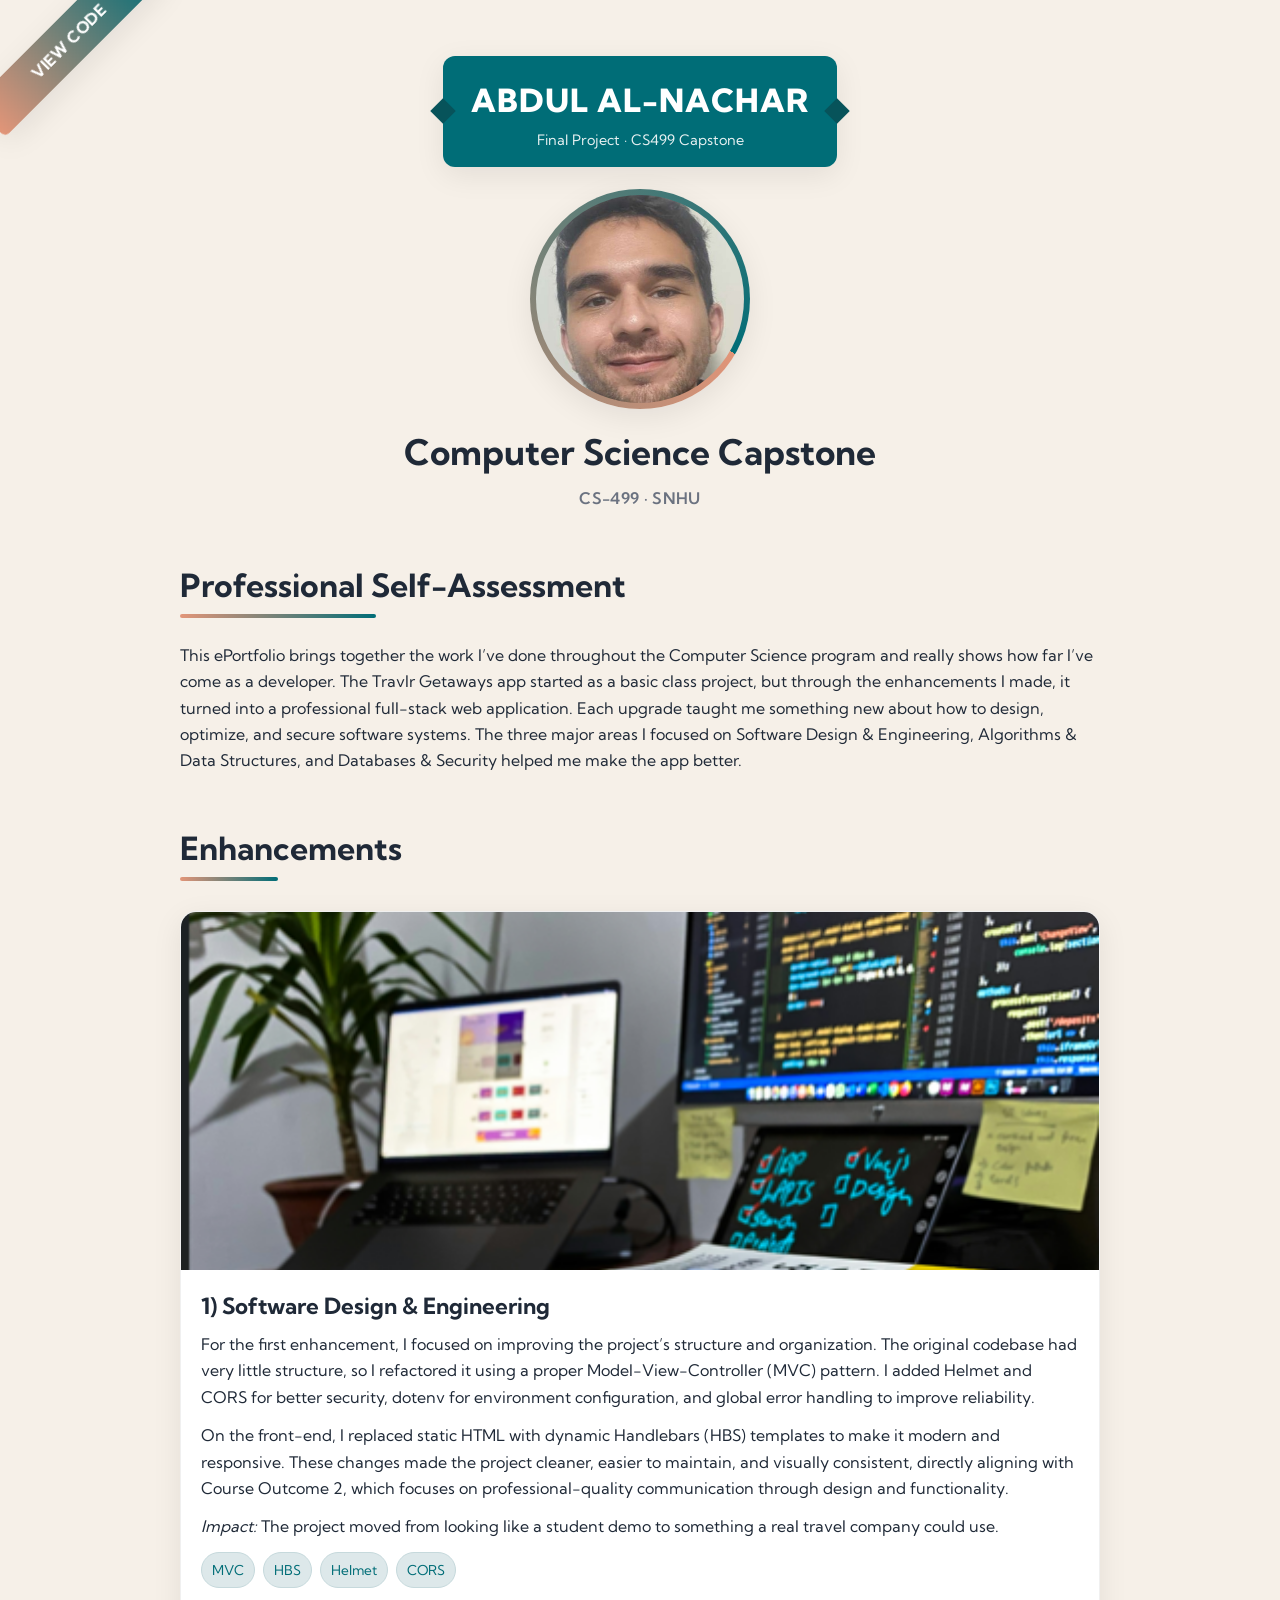
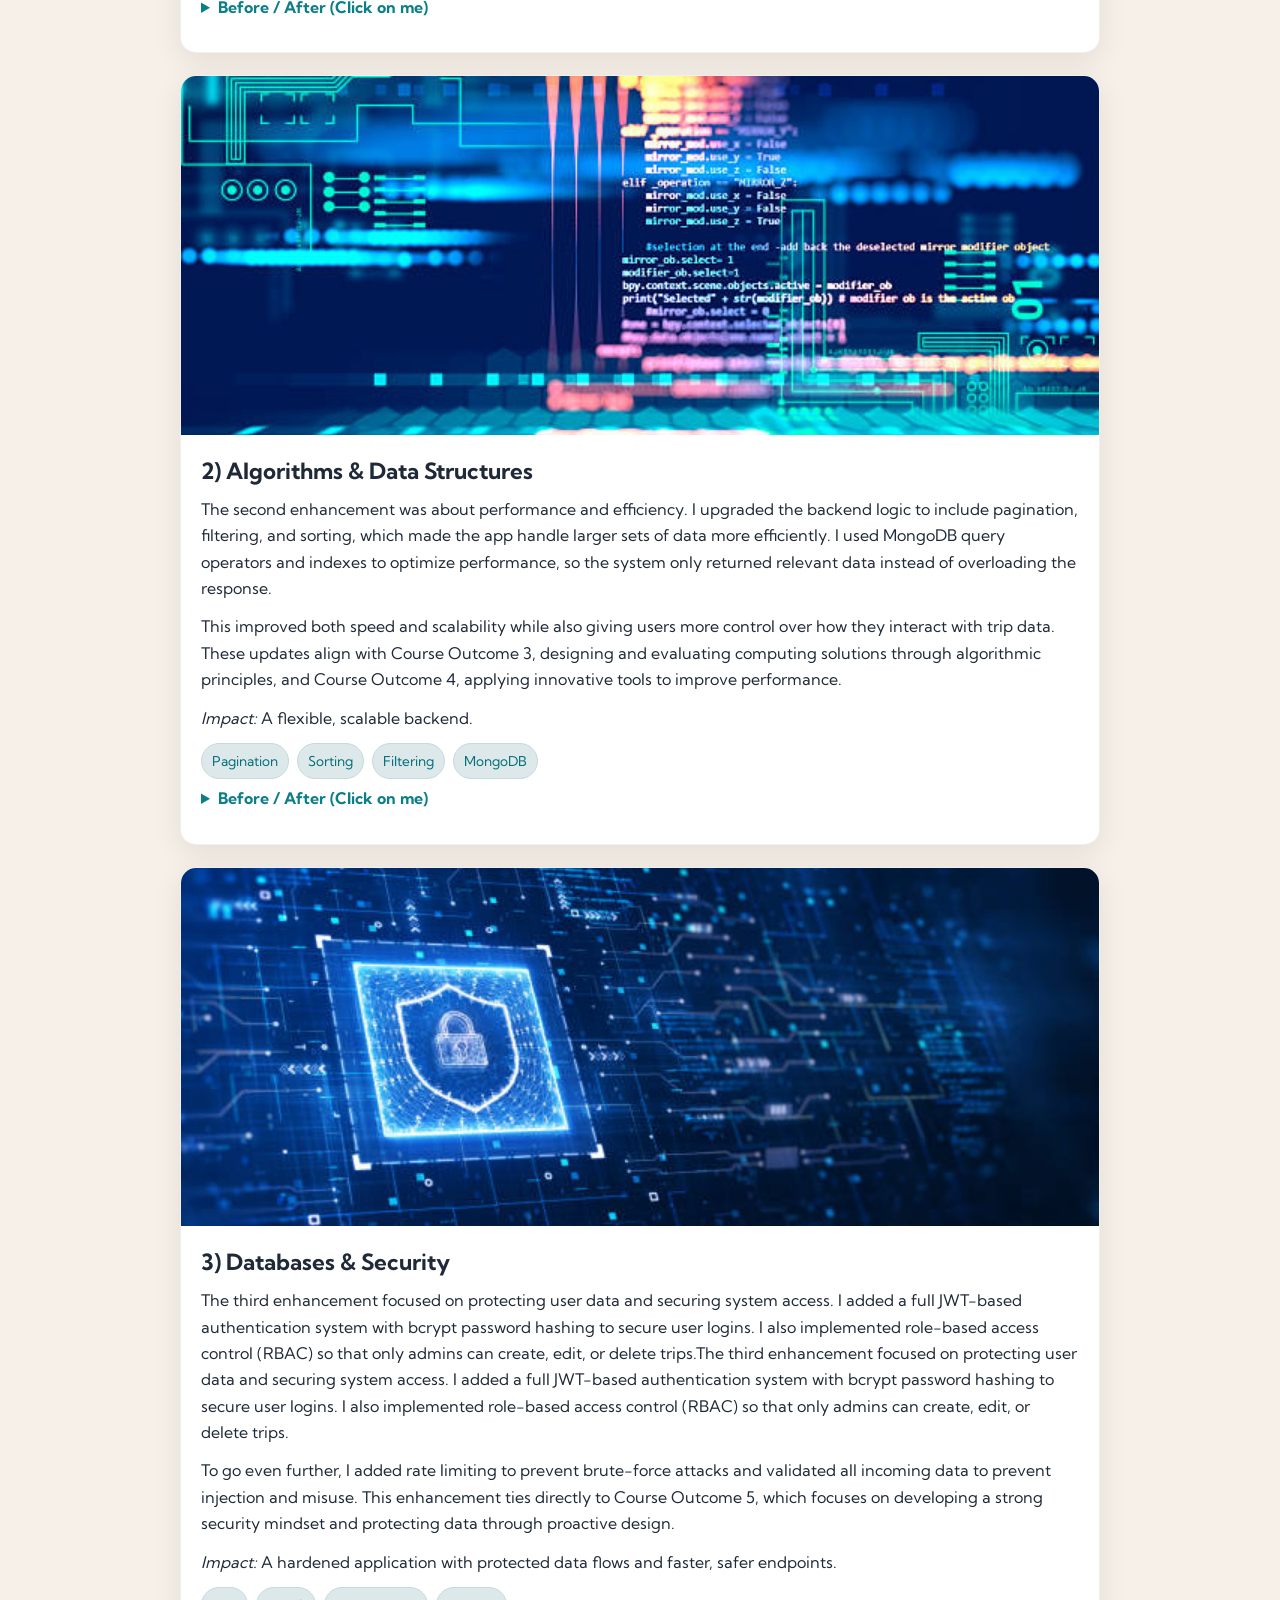
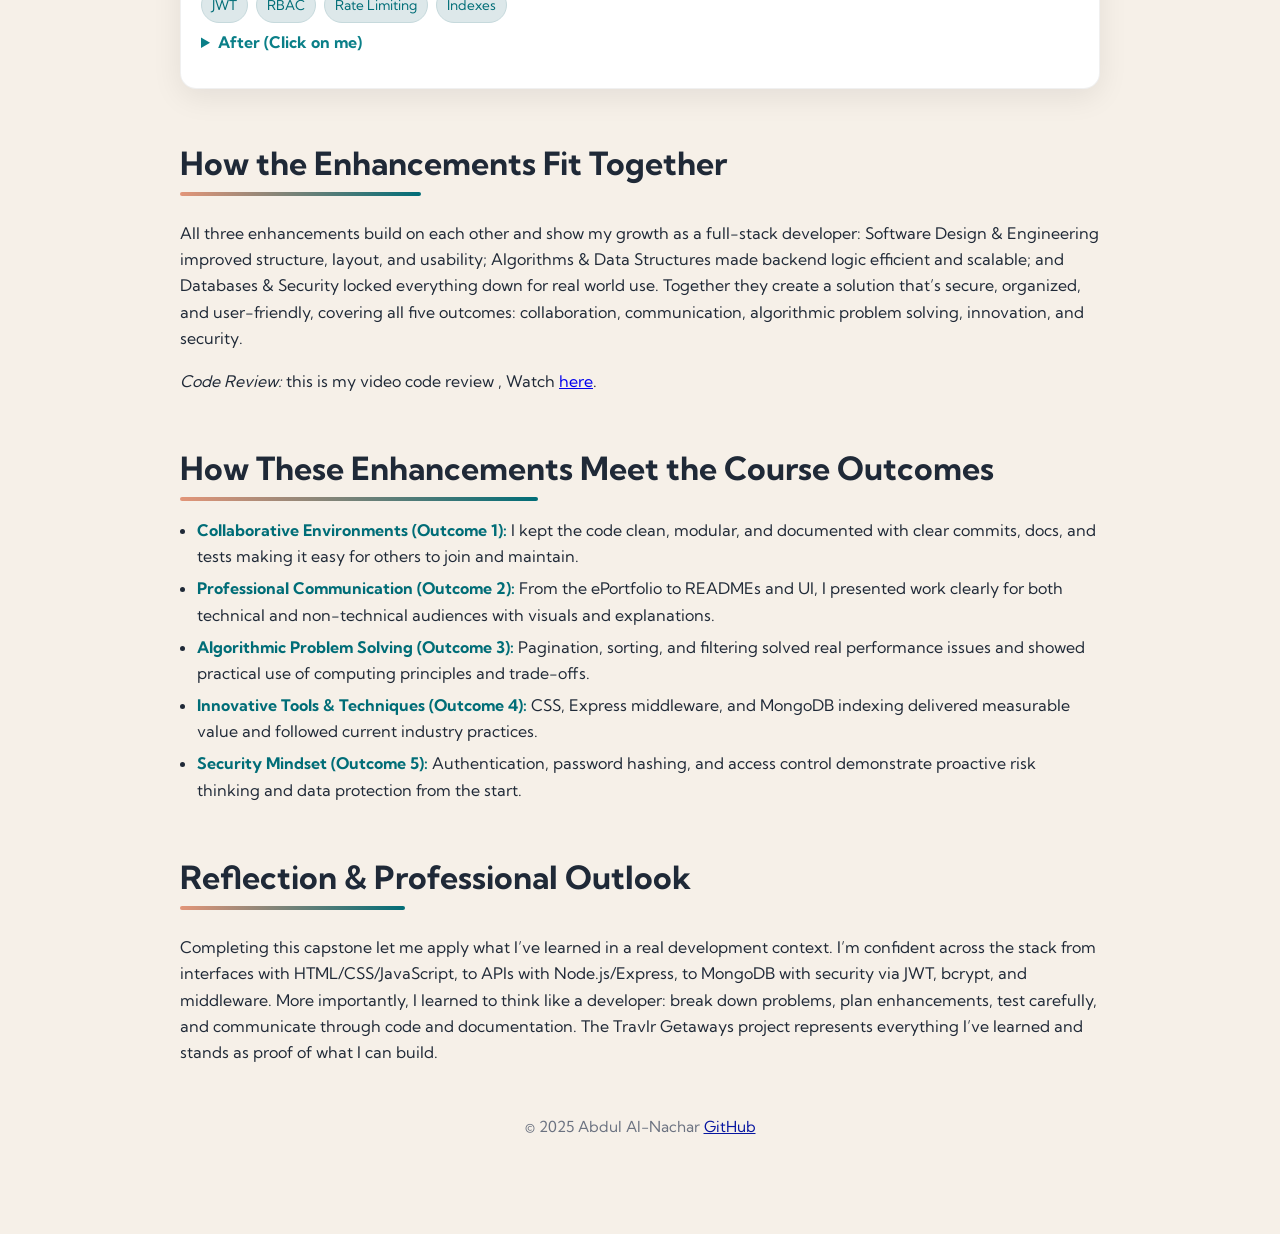
==== index.html @ 708ad34c "Capstone CS499 commit 1" ====
<!DOCTYPE html>
<html lang="en">
  <head>
    <meta charset="utf-8" />
    <meta name="viewport" content="width=device-width, initial-scale=1" />
    <title>CS Capstone / CS499</title>
    <link rel="preconnect" href="https://fonts.googleapis.com" />
    <link rel="preconnect" href="https://fonts.gstatic.com" crossorigin />
    <link
      href="https://fonts.googleapis.com/css2?family=Kumbh+Sans:wght@300;400;600;700&display=swap"
      rel="stylesheet"
    />
    <link rel="stylesheet" href="style.css" />
  </head>
  <body>
    <a
      class="corner-ribbon"
      target="_blank"
      href="https://github.com/nachar99"
      aria-label="View on GitHub"
      >VIEW CODE</a
    >

    <main class="wrap">
      <header class="hero">
        <div class="ribbon">
          <span class="ribbon-text">ABDUL AL-NACHAR</span>
          <small class="ribbon-sub">Final Project · CS499 Capstone</small>
        </div>

        <figure class="avatar">
          <img src="./images/personal-pic.jpg" alt="Profile photo" />
        </figure>

        <h1 class="title">Computer Science Capstone</h1>
        <p class="subtitle">CS-499 · SNHU</p>
      </header>

      <section class="section">
        <h2 class="h">Professional Self-Assessment</h2>
        <p>
          This ePortfolio brings together the work I’ve done throughout the
          Computer Science program and really shows how far I’ve come as a
          developer. The Travlr Getaways app started as a basic class project,
          but through the enhancements I made, it turned into a professional
          full-stack web application. Each upgrade taught me something new about
          how to design, optimize, and secure software systems. The three major
          areas I focused on Software Design & Engineering, Algorithms & Data
          Structures, and Databases & Security helped me make the app better.
        </p>
      </section>

      <section class="section">
        <h2 class="h">Enhancements</h2>

        <article class="card">
          <div class="card-media">
            <img
              src="./images/Software-design.png"
              alt="Software Design & Engineering preview"
            />
          </div>
          <div class="card-body">
            <h3>1) Software Design & Engineering</h3>
            <p>
              For the first enhancement, I focused on improving the project’s
              structure and organization. The original codebase had very little
              structure, so I refactored it using a proper Model-View-Controller
              (MVC) pattern. I added Helmet and CORS for better security, dotenv
              for environment configuration, and global error handling to
              improve reliability.
            </p>
            <p>
              On the front-end, I replaced static HTML with dynamic Handlebars
              (HBS) templates to make it modern and responsive. These changes
              made the project cleaner, easier to maintain, and visually
              consistent, directly aligning with Course Outcome 2, which focuses
              on professional-quality communication through design and
              functionality.
            </p>
            <p>
              <em>Impact:</em> The project moved from looking like a student
              demo to something a real travel company could use.
            </p>
            <div class="chips">
              <span class="chip">MVC</span>
              <span class="chip">HBS</span>
              <span class="chip">Helmet</span>
              <span class="chip">CORS</span>
            </div>

            <details class="details">
              <summary>Before / After <italic>(Click on me)</italic></summary>
              <div class="ba">
                <figure>
                  <img
                    src="./ePortfolio/Enhancements/SoftwareDesign/images/Original/original home page.png"
                    alt="Before Home page"
                  />
                  <img
                    src="./ePortfolio/Enhancements/SoftwareDesign/images/Original/original trips page.png"
                    alt="Before Trips Page"
                  />
                  <img
                    src="./ePortfolio/Enhancements/SoftwareDesign/images/Original/original about page.png"
                    alt="Before About page"
                  />
                  <figcaption>Before</figcaption>
                </figure>
                <figure>
                  <img
                    src="./ePortfolio/Enhancements/SoftwareDesign/images/New/new home page.png"
                    alt="After Home page"
                  />
                  <img
                    src="./ePortfolio/Enhancements/SoftwareDesign/images/New/new trips page.png"
                    alt="After Trips Page"
                  />
                  <img
                    src="./ePortfolio/Enhancements/SoftwareDesign/images/New/new about page.png"
                    alt="After About page"
                  />
                  <figcaption>After</figcaption>
                </figure>
              </div>
            </details>
          </div>
        </article>

        <article class="card">
          <div class="card-media">
            <img
              src="./images/Algorithms.jpg"
              alt="Algorithms & Data Structures preview"
            />
          </div>
          <div class="card-body">
            <h3>2) Algorithms & Data Structures</h3>
            <p>
              The second enhancement was about performance and efficiency. I
              upgraded the backend logic to include pagination, filtering, and
              sorting, which made the app handle larger sets of data more
              efficiently. I used MongoDB query operators and indexes to
              optimize performance, so the system only returned relevant data
              instead of overloading the response.
            </p>
            <p>
              This improved both speed and scalability while also giving users
              more control over how they interact with trip data. These updates
              align with Course Outcome 3, designing and evaluating computing
              solutions through algorithmic principles, and Course Outcome 4,
              applying innovative tools to improve performance.
            </p>
            <p><em>Impact:</em> A flexible, scalable backend.</p>
            <div class="chips">
              <span class="chip">Pagination</span>
              <span class="chip">Sorting</span>
              <span class="chip">Filtering</span>
              <span class="chip">MongoDB</span>
            </div>

            <details class="details">
              <summary>Before / After <italic>(Click on me)</italic></summary>
              <div class="ba">
                <figure>
                  <img
                    src="./ePortfolio/Enhancements/Algorithms/images/Original/original trips page.png"
                    alt="Before Trips page"
                  />
                  <figcaption>Before</figcaption>
                </figure>
                <figure>
                  <img
                    src="./ePortfolio/Enhancements/Algorithms/images/New/new trips page.png"
                    alt="After Trips page"
                  />
                  <img
                    src="./ePortfolio/Enhancements/Algorithms/images/New/Filtering.png"
                    alt="After Trips page with filtering"
                  />
                  <figcaption>After</figcaption>
                </figure>
              </div>
            </details>
          </div>
        </article>

        <article class="card">
          <div class="card-media">
            <img
              src="./images/Database.jpg"
              alt="Databases & Security preview"
            />
          </div>
          <div class="card-body">
            <h3>3) Databases & Security</h3>
            <p>
              The third enhancement focused on protecting user data and securing
              system access. I added a full JWT-based authentication system with
              bcrypt password hashing to secure user logins. I also implemented
              role-based access control (RBAC) so that only admins can create,
              edit, or delete trips.The third enhancement focused on protecting
              user data and securing system access. I added a full JWT-based
              authentication system with bcrypt password hashing to secure user
              logins. I also implemented role-based access control (RBAC) so
              that only admins can create, edit, or delete trips.
            </p>
            <p>
              To go even further, I added rate limiting to prevent brute-force
              attacks and validated all incoming data to prevent injection and
              misuse. This enhancement ties directly to Course Outcome 5, which
              focuses on developing a strong security mindset and protecting
              data through proactive design.
            </p>
            <p>
              <em>Impact:</em> A hardened application with protected data flows
              and faster, safer endpoints.
            </p>
            <div class="chips">
              <span class="chip">JWT</span>
              <span class="chip">RBAC</span>
              <span class="chip">Rate Limiting</span>
              <span class="chip">Indexes</span>
            </div>

            <details class="details">
              <summary>After <italic>(Click on me)</italic></summary>
              <div class="ba">
                <figure>
                  <img
                    src="./ePortfolio/Enhancements/Databases/images/Missing Token.png"
                    alt="Postman token missing picture"
                  />
                  <figcaption>After</figcaption>
                </figure>
              </div>
            </details>
          </div>
        </article>
      </section>

      <section class="section">
        <h2 class="h">How the Enhancements Fit Together</h2>
        <p>
          All three enhancements build on each other and show my growth as a
          full-stack developer: Software Design & Engineering improved
          structure, layout, and usability; Algorithms & Data Structures made
          backend logic efficient and scalable; and Databases & Security locked
          everything down for real world use. Together they create a solution
          that’s secure, organized, and user-friendly, covering all five
          outcomes: collaboration, communication, algorithmic problem solving,
          innovation, and security.
        </p>
        <p>
          <em>Code Review:</em> this is my video code review , Watch
          <a target="_blank" href="https://youtu.be/iXdGMKmfZfM">here</a>.
        </p>
      </section>

      <section class="section">
        <h2 class="h">How These Enhancements Meet the Course Outcomes</h2>
        <ul class="outcomes">
          <li>
            <strong>Collaborative Environments (Outcome 1):</strong> I kept the
            code clean, modular, and documented with clear commits, docs, and
            tests making it easy for others to join and maintain.
          </li>
          <li>
            <strong>Professional Communication (Outcome 2):</strong> From the
            ePortfolio to READMEs and UI, I presented work clearly for both
            technical and non-technical audiences with visuals and explanations.
          </li>
          <li>
            <strong>Algorithmic Problem Solving (Outcome 3):</strong>
            Pagination, sorting, and filtering solved real performance issues
            and showed practical use of computing principles and trade-offs.
          </li>
          <li>
            <strong>Innovative Tools & Techniques (Outcome 4):</strong>
            CSS, Express middleware, and MongoDB indexing delivered measurable
            value and followed current industry practices.
          </li>
          <li>
            <strong>Security Mindset (Outcome 5):</strong> Authentication,
            password hashing, and access control demonstrate proactive risk
            thinking and data protection from the start.
          </li>
        </ul>
      </section>

      <section class="section">
        <h2 class="h">Reflection & Professional Outlook</h2>
        <p>
          Completing this capstone let me apply what I’ve learned in a real
          development context. I’m confident across the stack from interfaces
          with HTML/CSS/JavaScript, to APIs with Node.js/Express, to MongoDB
          with security via JWT, bcrypt, and middleware. More importantly, I
          learned to think like a developer: break down problems, plan
          enhancements, test carefully, and communicate through code and
          documentation. The Travlr Getaways project represents everything I’ve
          learned and stands as proof of what I can build.
        </p>
      </section>

      <footer class="footer">
        <p>
          © 2025 Abdul Al-Nachar
          <a
            target="_blank"
            href="https://github.com/nachar99"
            style="color: rgb(7, 22, 160)"
            >GitHub</a
          >
        </p>
      </footer>
    </main>
  </body>
</html>
---- style.css ----
:root {
  --bg: #f6f0e8;
  --text: #1f2937;
  --muted: #6b7280;
  --primary: #006d77;
  --primary-600: #0a7f88;
  --accent: #e29578;
  --card: #ffffff;
  --ring: rgba(0, 0, 0, 0.06);
  --shadow: 0 8px 30px rgba(0, 0, 0, 0.08);
}

* {
  box-sizing: border-box;
}
html,
body {
  height: 100%;
}
body {
  margin: 0;
  font-family: "Kumbh Sans", system-ui, -apple-system, Segoe UI, Roboto, Arial,
    sans-serif;
  background: var(--bg);
  color: var(--text);
  line-height: 1.65;
  -webkit-font-smoothing: antialiased;
  text-rendering: optimizeLegibility;
}
img {
  max-width: 100%;
  display: block;
}

.wrap {
  max-width: 960px;
  margin-inline: auto;
  padding: 56px 20px 80px;
}

.section {
  margin: 48px 0;
}

.h {
  font-size: clamp(1.35rem, 1.1rem + 1.2vw, 2rem);
  margin: 0 0 14px;
  font-weight: 700;
  position: relative;
  display: inline-block;
}
.h::after {
  content: "";
  position: absolute;
  left: 0;
  bottom: -6px;
  width: 44%;
  height: 4px;
  border-radius: 6px;
  background: linear-gradient(90deg, var(--accent), var(--primary));
}

.hero {
  text-align: center;
  margin-bottom: 28px;
}

.ribbon {
  display: inline-block;
  position: relative;
  background: var(--primary);
  padding: 18px 28px 14px;
  color: #fff;
  border-radius: 12px;
  box-shadow: var(--shadow);
  isolation: isolate;
}
.ribbon::before,
.ribbon::after {
  content: "";
  position: absolute;
  top: 50%;
  width: 18px;
  height: 18px;
  background: #07535a;
  transform: translateY(-50%) rotate(45deg);
  z-index: -1;
}
.ribbon::before {
  left: -9px;
}
.ribbon::after {
  right: -9px;
}

.ribbon-text {
  display: block;
  font-weight: 800;
  letter-spacing: 0.03em;
  font-size: clamp(1.2rem, 0.9rem + 1.6vw, 2rem);
}
.ribbon-sub {
  display: block;
  opacity: 0.9;
  font-size: 0.9rem;
  margin-top: 2px;
}

.avatar {
  width: min(220px, 60vw);
  margin: 22px auto 14px;
  border-radius: 50%;
  padding: 6px;
  background: conic-gradient(from 120deg, var(--accent), var(--primary));
  box-shadow: var(--shadow);
}
.avatar img {
  border-radius: 50%;
  aspect-ratio: 1/1;
  object-fit: cover;
}

.title {
  font-size: clamp(1.4rem, 1rem + 2.2vw, 2.2rem);
  margin: 10px 0 4px;
  font-weight: 700;
}
.subtitle {
  color: var(--muted);
  font-weight: 600;
  letter-spacing: 0.02em;
  margin: 0 0 6px;
}

.card {
  background: var(--card);
  border-radius: 16px;
  overflow: hidden;
  box-shadow: var(--shadow);
  border: 1px solid var(--ring);
  margin: 22px 0;
}
.card-media img {
  width: 100%;
  height: clamp(200px, 28vw, 360px);
  object-fit: cover;
}
.card-body {
  padding: 18px 20px 22px;
}
.card-body h3 {
  margin: 0 0 6px;
  font-size: clamp(1.05rem, 0.9rem + 0.9vw, 1.4rem);
}
.card-body p {
  margin: 0 0 12px;
}

.chips {
  display: flex;
  flex-wrap: wrap;
  gap: 8px;
  margin: 8px 0 2px;
}
.chip {
  font-size: 0.85rem;
  padding: 6px 10px;
  border-radius: 999px;
  background: color-mix(in oklab, var(--primary) 15%, #fff);
  color: var(--primary);
  border: 1px solid color-mix(in oklab, var(--primary) 25%, #fff);
}

.details summary {
  cursor: pointer;
  font-weight: 700;
  color: var(--primary-600);
  margin: 6px 0 10px;
}
.ba {
  display: grid;
  grid-template-columns: repeat(2, 1fr);
  gap: 14px;
}
.ba figure {
  margin: 0;
}
.ba figcaption {
  text-align: center;
  font-size: 0.9rem;
  color: var(--muted);
  margin-top: 6px;
}

.outcomes {
  margin: 8px 0 0;
  padding: 0 0 0 1.05rem;
}
.outcomes li {
  margin: 0.35rem 0;
}
.outcomes strong {
  color: var(--primary);
}

.footer {
  text-align: center;
  color: var(--muted);
  margin-top: 42px;
  font-size: 0.95rem;
}

.corner-ribbon {
  position: fixed;
  top: 18px;
  left: -44px;
  transform: rotate(-45deg);
  background: linear-gradient(90deg, var(--accent), var(--primary));
  color: #fff;
  text-decoration: none;
  padding: 10px 64px;
  font-weight: 700;
  letter-spacing: 0.04em;
  box-shadow: var(--shadow);
  border-radius: 6px;
}

@media (max-width: 820px) {
  .wrap {
    padding-top: 40px;
  }
  .ba {
    grid-template-columns: 1fr;
  }
}
@media (max-width: 420px) {
  .corner-ribbon {
    display: none;
  }
}
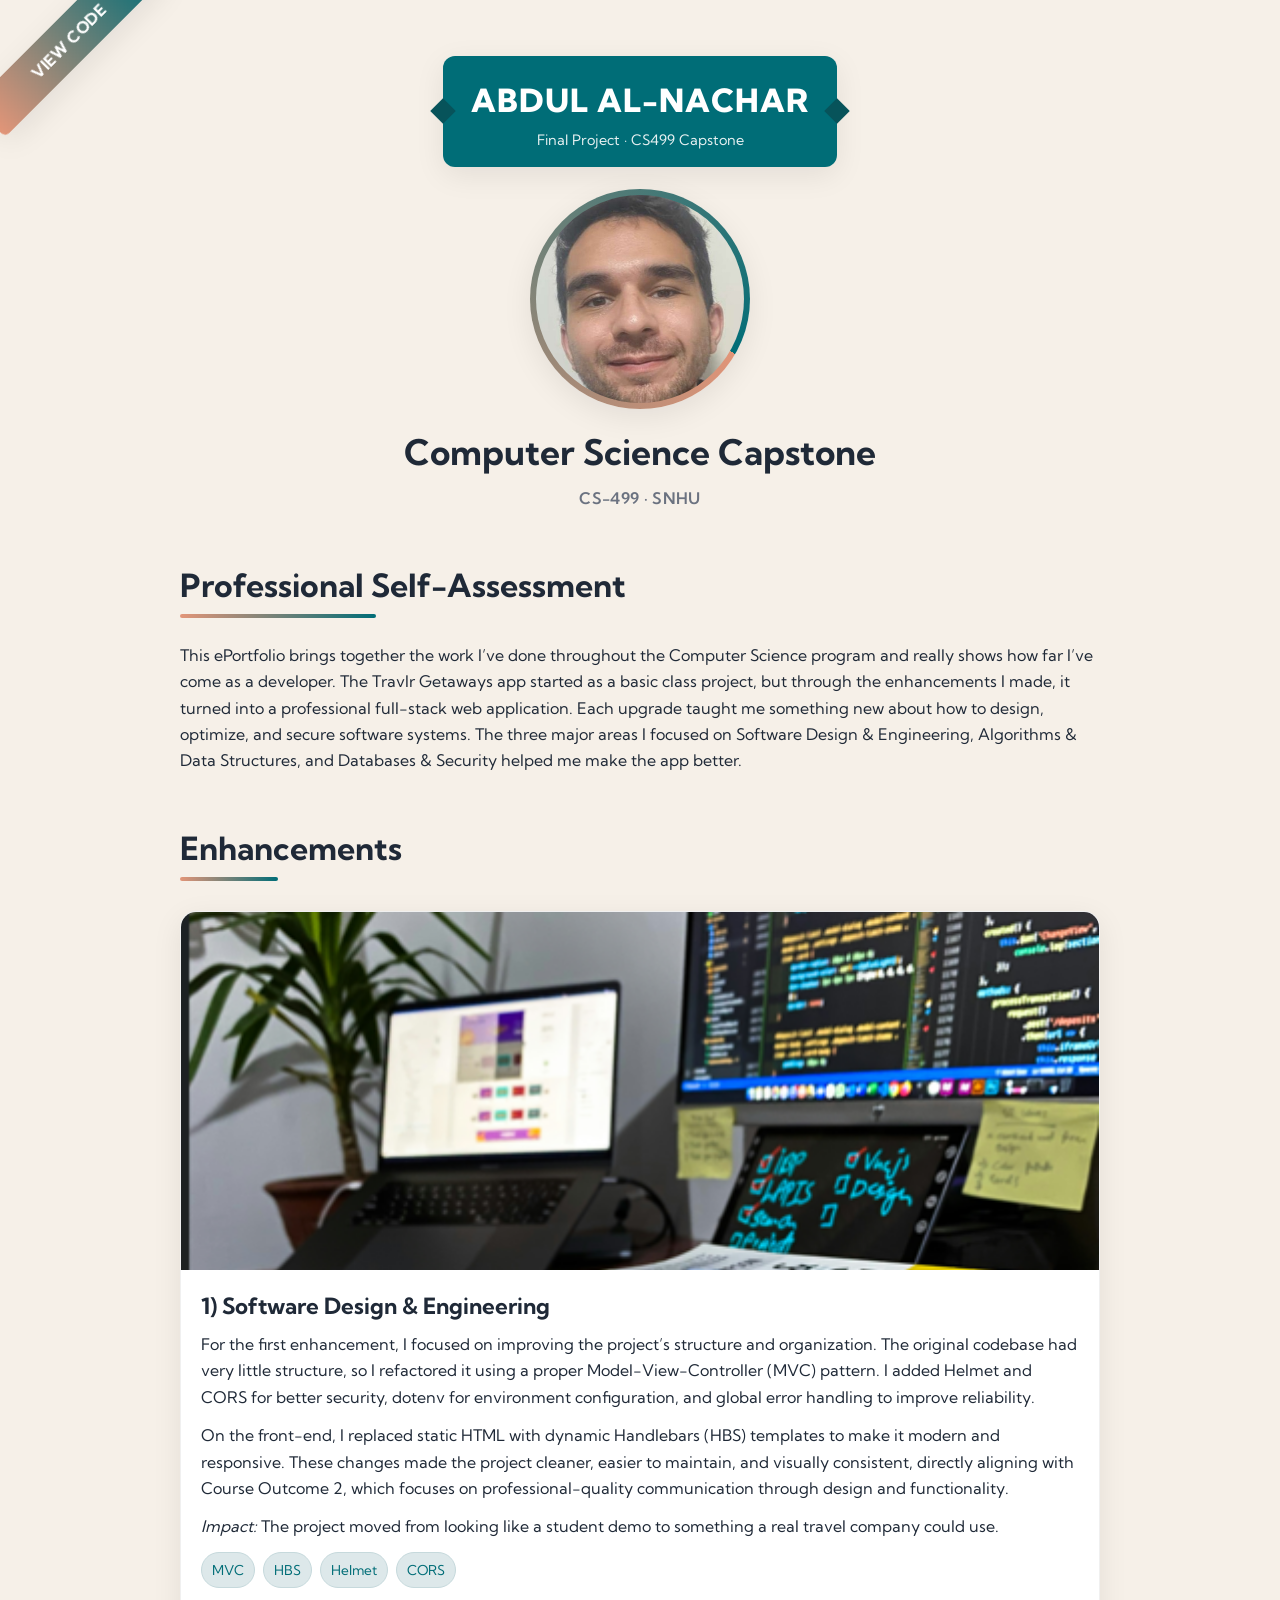
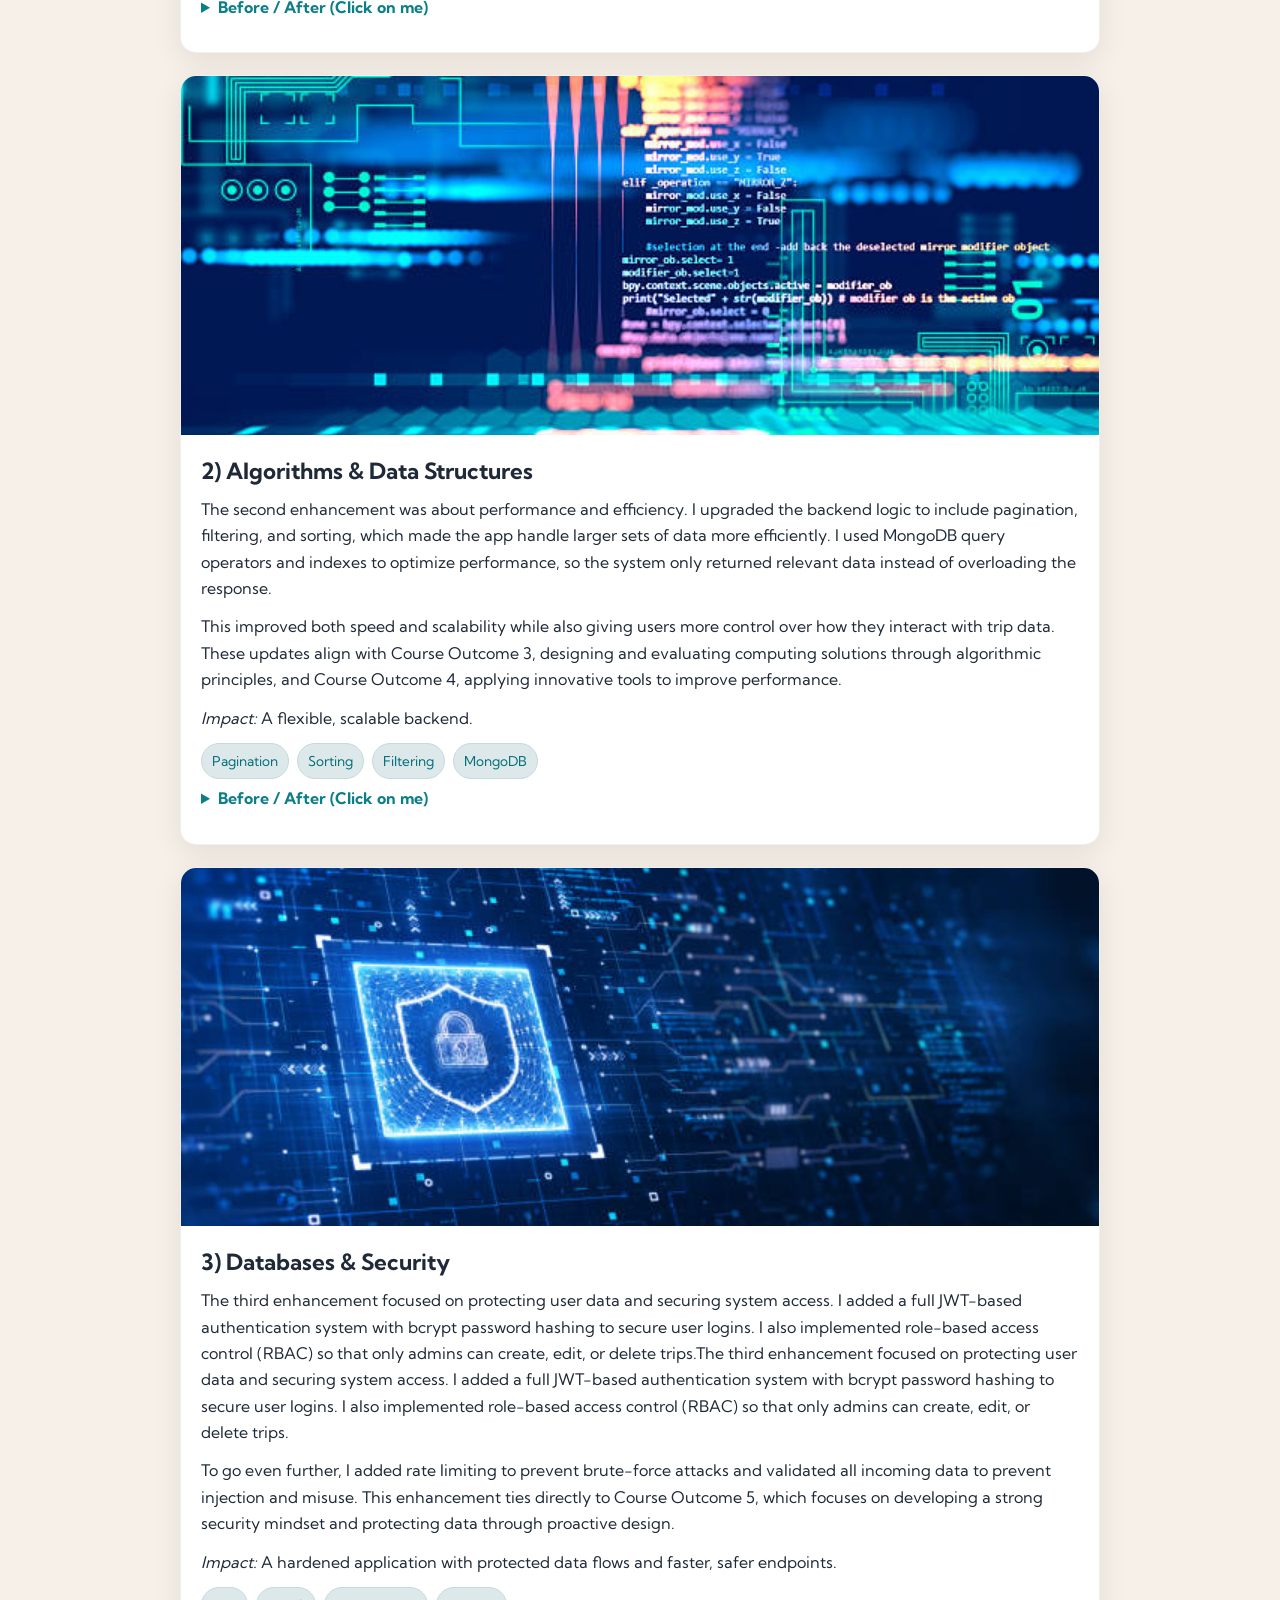
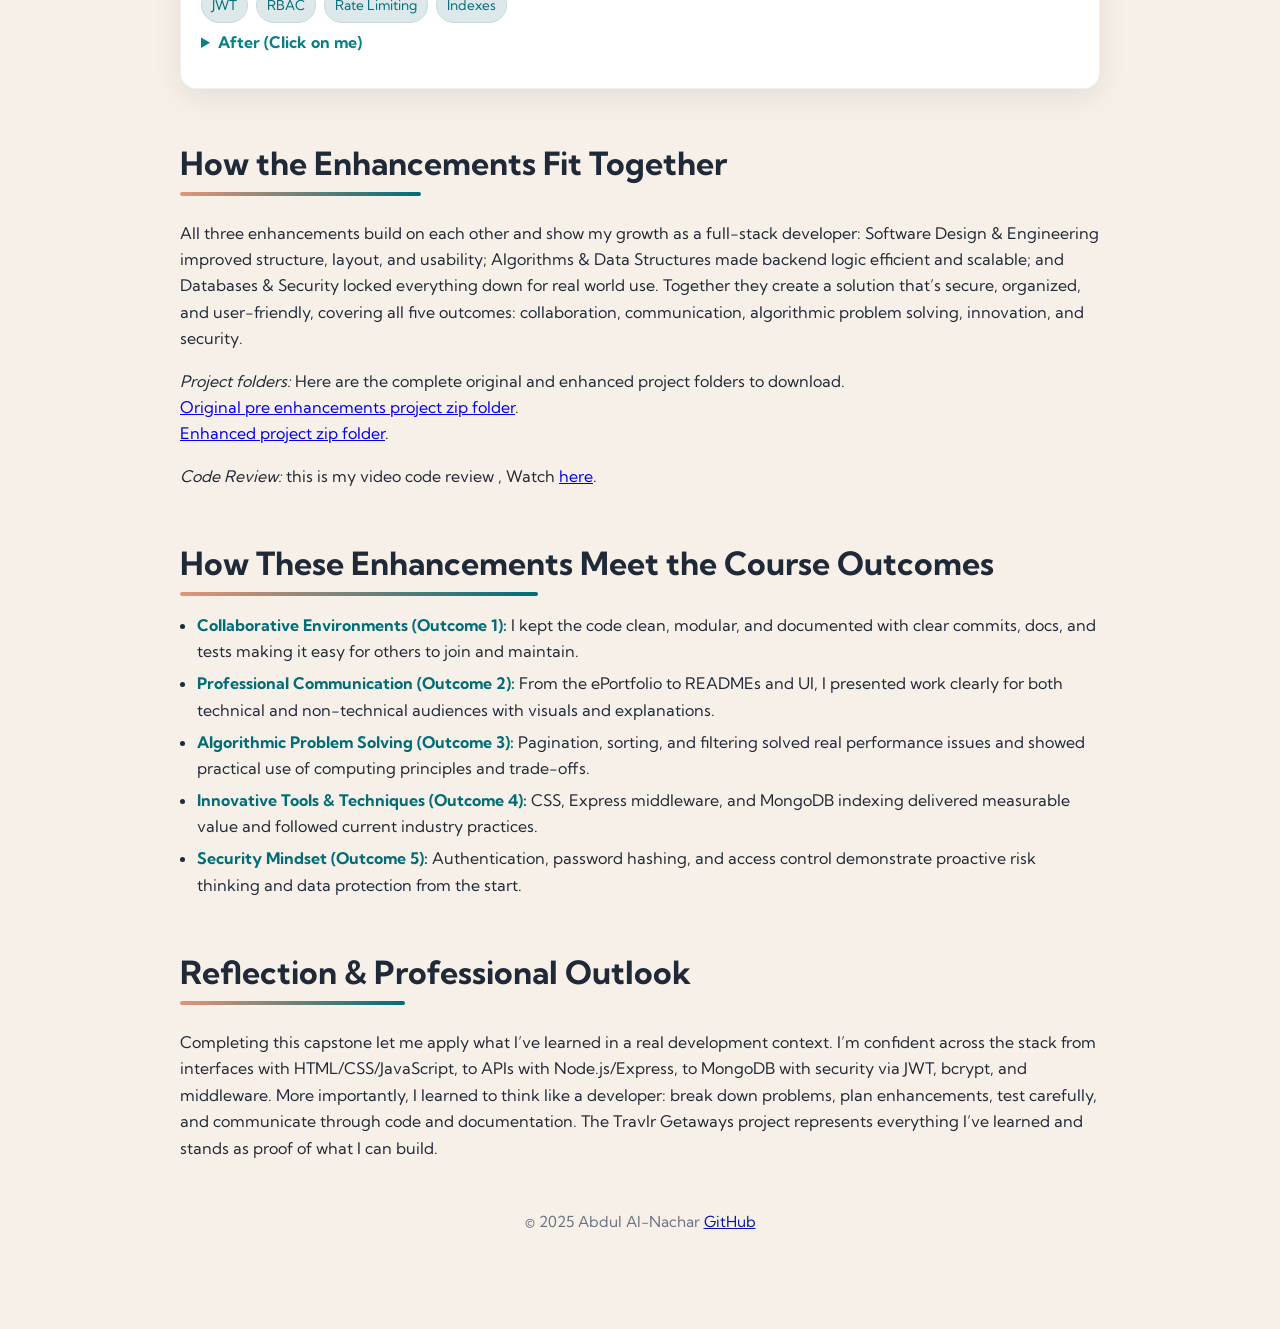
==== commit 6b484b5c: "added the original and enhanced zip folders" ====
--- a/index.html
+++ b/index.html
@@ -252,6 +252,21 @@
           innovation, and security.
         </p>
         <p>
+          <em>Project folders:</em> Here are the complete original and enhanced
+          project folders to download.<br />
+          <a
+            target="_blank"
+            href="https://drive.google.com/file/d/1X7X_Iktbp9pPRPLMeXKjW-RNp2LlcfBJ/view?usp=drive_link"
+            >Original pre enhancements project zip folder</a
+          >.
+          <br />
+          <a
+            target="_blank"
+            href="https://drive.google.com/file/d/1y7gle150cC3RSuHIkKbvQIWVPjc5lvYM/view?usp=drive_link"
+            >Enhanced project zip folder</a
+          >.
+        </p>
+        <p>
           <em>Code Review:</em> this is my video code review , Watch
           <a target="_blank" href="https://youtu.be/iXdGMKmfZfM">here</a>.
         </p>
